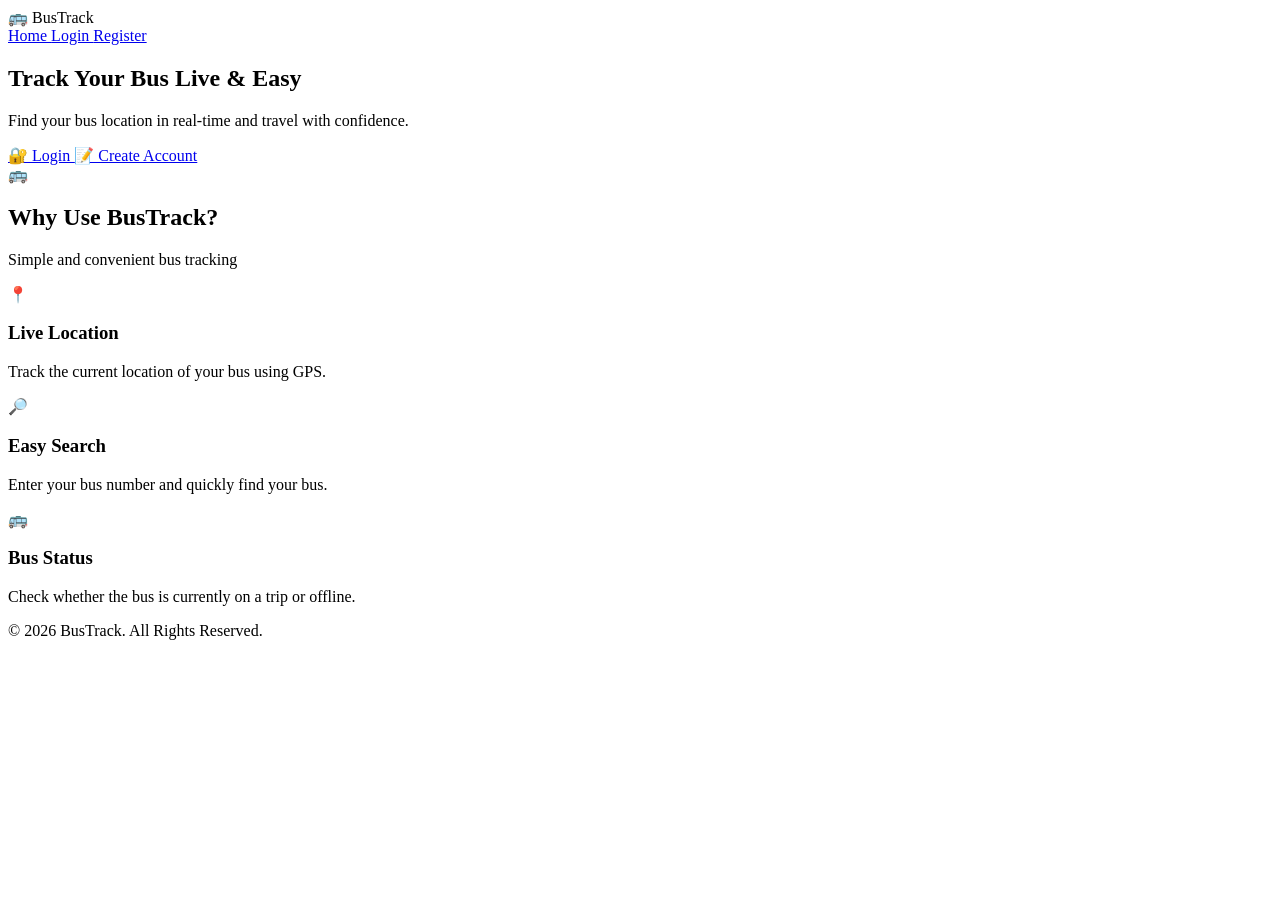
==== index.html @ eeca82ca "Add files via upload" ====
<!DOCTYPE html>
<html lang="en">

<head>

    <meta charset="UTF-8">

    <meta
        name="viewport"
        content="width=device-width, initial-scale=1.0"
    >

    <title>BusTrack - Live Bus Tracking System</title>

    <!-- Main CSS -->
    <link
        rel="stylesheet"
        href="css/style.css"
    >

</head>


<body>

    <!-- =====================================
         NAVBAR
    ====================================== -->

    <nav class="navbar">

        <div class="logo">
            🚌 BusTrack
        </div>


        <div class="nav-links">

            <a href="index.html">
                Home
            </a>

            <a href="login.html">
                Login
            </a>

            <a href="register.html">
                Register
            </a>

        </div>

    </nav>


    <!-- =====================================
         HERO SECTION
    ====================================== -->

    <section class="hero">

        <div class="hero-content">

            <h1>
                Track Your Bus
                <span>Live & Easy</span>
            </h1>


            <p>
                Find your bus location in real-time
                and travel with confidence.
            </p>


            <div class="hero-buttons">

                <a
                    href="login.html"
                    class="hero-btn primary-btn"
                >
                    🔐 Login
                </a>


                <a
                    href="register.html"
                    class="hero-btn secondary-btn"
                >
                    📝 Create Account
                </a>

            </div>

        </div>


        <div class="hero-icon">
            🚌
        </div>

    </section>


    <!-- =====================================
         FEATURES SECTION
    ====================================== -->

    <section class="features">

        <h2>
            Why Use BusTrack?
        </h2>


        <p class="features-subtitle">
            Simple and convenient bus tracking
        </p>


        <div class="feature-container">


            <!-- FEATURE 1 -->

            <div class="feature-card">

                <div class="feature-icon">
                    📍
                </div>

                <h3>
                    Live Location
                </h3>

                <p>
                    Track the current location of
                    your bus using GPS.
                </p>

            </div>


            <!-- FEATURE 2 -->

            <div class="feature-card">

                <div class="feature-icon">
                    🔎
                </div>

                <h3>
                    Easy Search
                </h3>

                <p>
                    Enter your bus number and
                    quickly find your bus.
                </p>

            </div>


            <!-- FEATURE 3 -->

            <div class="feature-card">

                <div class="feature-icon">
                    🚌
                </div>

                <h3>
                    Bus Status
                </h3>

                <p>
                    Check whether the bus is
                    currently on a trip or offline.
                </p>

            </div>


        </div>

    </section>


    <!-- =====================================
         FOOTER
    ====================================== -->

    <footer class="footer">

        <p>
            © 2026 BusTrack.
            All Rights Reserved.
        </p>

    </footer>


</body>

</html>
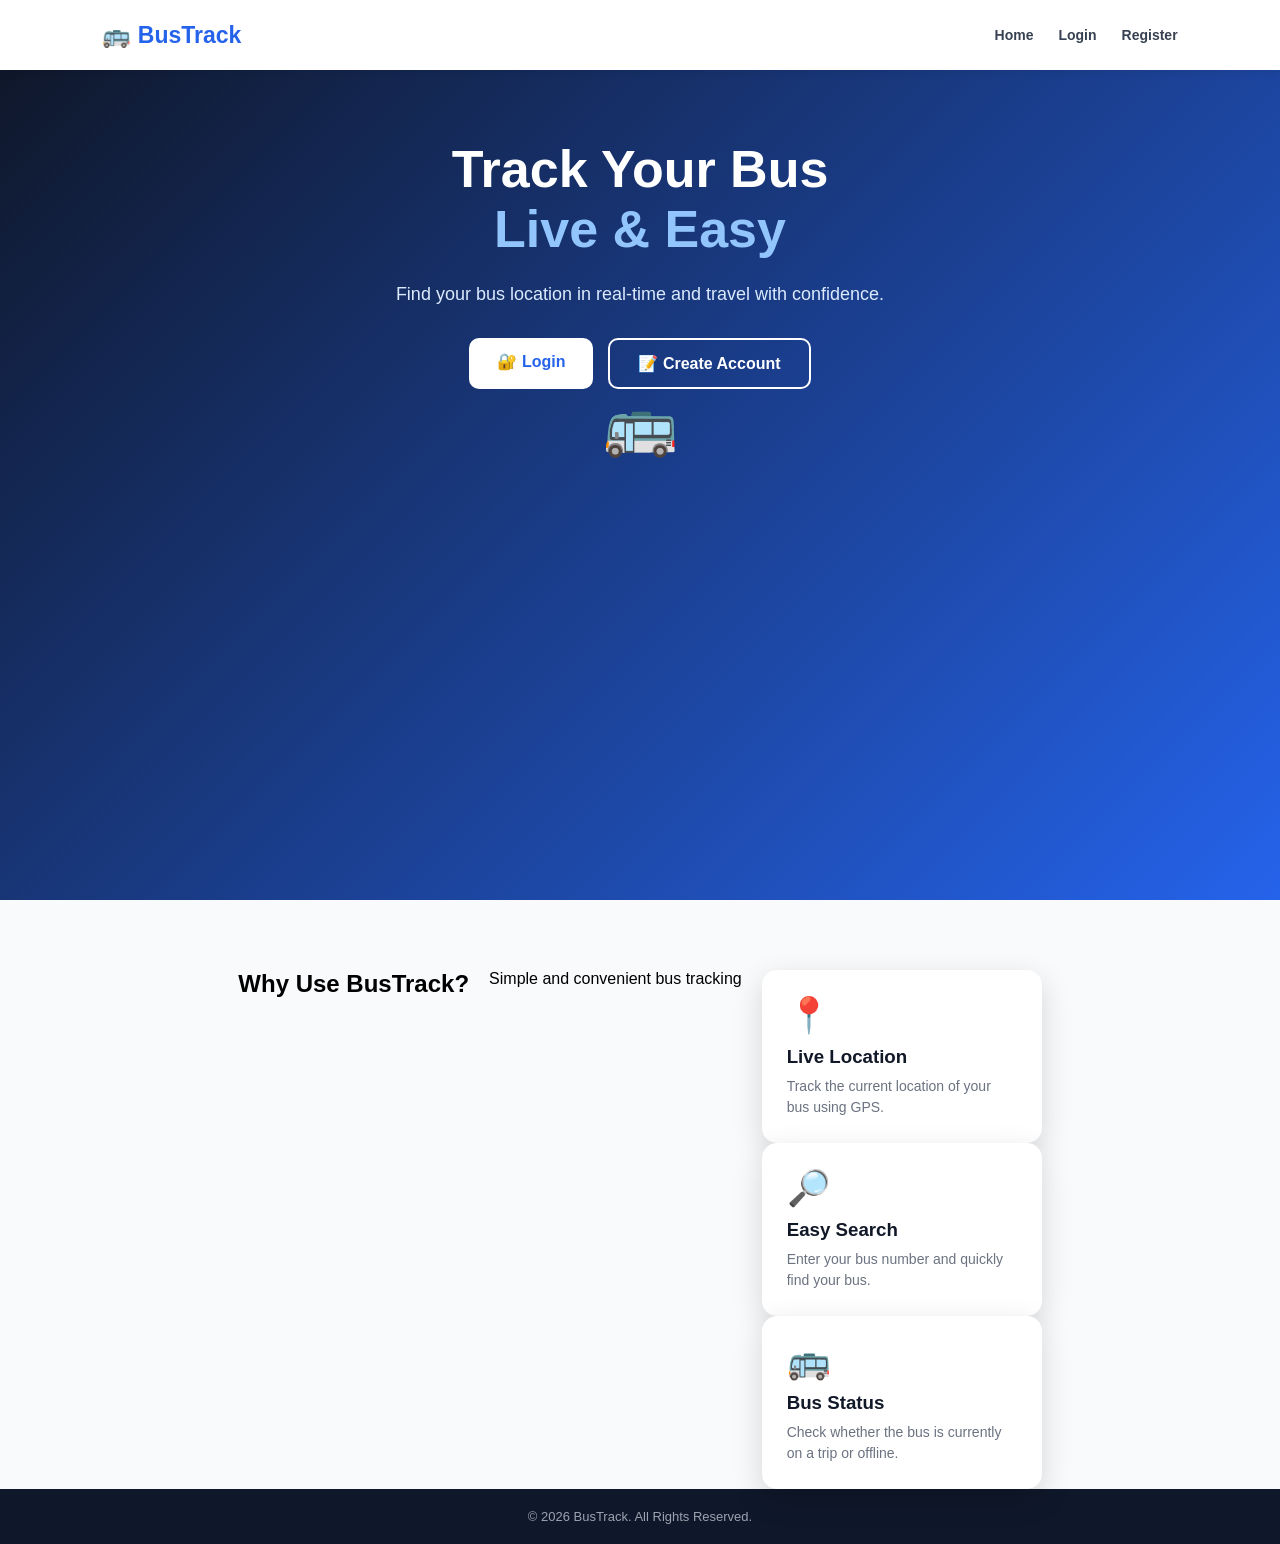
==== commit 2efcf8ac: "Fix HTML entities and update stylesheet link" ====
--- a/index.html
+++ b/index.html
@@ -15,7 +15,7 @@
     <!-- Main CSS -->
     <link
         rel="stylesheet"
-        href="css/style.css"
+        href="style.css"
     >
 
 </head>
@@ -202,4 +202,4 @@
 
 </body>
 
-</html>+</html>
--- a/style.css
+++ b/style.css
@@ -0,0 +1,873 @@
+/* =========================================
+   GLOBAL RESET
+========================================= */
+
+* {
+    margin: 0;
+    padding: 0;
+    box-sizing: border-box;
+}
+
+html {
+    scroll-behavior: smooth;
+}
+
+body {
+    font-family: Arial, Helvetica, sans-serif;
+    min-height: 100vh;
+    background: #f8fafc;
+}
+
+a {
+    text-decoration: none;
+}
+
+button,
+input,
+select {
+    font-family: inherit;
+}
+
+
+/* =========================================
+   HOME PAGE - NAVBAR
+========================================= */
+
+.navbar {
+    height: 70px;
+    width: 100%;
+
+    background: #ffffff;
+
+    display: flex;
+    justify-content: space-between;
+    align-items: center;
+
+    padding: 0 8%;
+
+    box-shadow: 0 2px 10px rgba(0, 0, 0, 0.08);
+
+    position: relative;
+    z-index: 10;
+}
+
+.logo {
+    font-size: 23px;
+    font-weight: bold;
+    color: #2563eb;
+}
+
+.nav-links {
+    display: flex;
+    align-items: center;
+    gap: 25px;
+}
+
+.nav-links a {
+    color: #374151;
+    font-size: 14px;
+    font-weight: 600;
+
+    transition: 0.3s ease;
+}
+
+.nav-links a:hover {
+    color: #2563eb;
+}
+
+.nav-register {
+    background: #2563eb;
+    color: #ffffff !important;
+
+    padding: 10px 18px;
+    border-radius: 8px;
+
+    transition: 0.3s ease;
+}
+
+.nav-register:hover {
+    background: #1d4ed8;
+    transform: translateY(-1px);
+}
+
+
+/* =========================================
+   HOME PAGE - HERO
+========================================= */
+
+.hero {
+    min-height: calc(100vh - 70px);
+
+    padding: 70px 20px;
+
+    text-align: center;
+
+    background: linear-gradient(
+        135deg,
+        #0f172a,
+        #2563eb
+    );
+
+    color: #ffffff;
+}
+
+.hero-content {
+    max-width: 750px;
+    margin: 0 auto;
+
+    color: #ffffff;
+}
+
+.hero-icon {
+    font-size: 60px;
+    margin-bottom: 15px;
+}
+
+.hero h1 {
+    font-size: 52px;
+    line-height: 1.15;
+
+    color: #ffffff;
+
+    margin-bottom: 20px;
+}
+
+.hero h1 span {
+    display: block;
+    color: #93c5fd;
+}
+
+.hero p {
+    max-width: 600px;
+
+    margin: 0 auto;
+
+    color: #dbeafe;
+
+    font-size: 18px;
+    line-height: 1.6;
+}
+
+
+/* =========================================
+   HOME PAGE - BUTTONS
+========================================= */
+
+.hero-buttons {
+    display: flex;
+    justify-content: center;
+    gap: 15px;
+
+    margin-top: 30px;
+}
+
+.primary-btn,
+.secondary-btn {
+    display: inline-block;
+
+    padding: 14px 28px;
+
+    border-radius: 10px;
+
+    font-weight: bold;
+
+    transition: 0.3s ease;
+}
+
+.primary-btn {
+    background: #ffffff;
+    color: #2563eb;
+}
+
+.primary-btn:hover {
+    background: #eff6ff;
+    transform: translateY(-2px);
+}
+
+.secondary-btn {
+    border: 2px solid #ffffff;
+    color: #ffffff;
+}
+
+.secondary-btn:hover {
+    background: #ffffff;
+    color: #2563eb;
+    transform: translateY(-2px);
+}
+
+
+/* =========================================
+   HOME PAGE - FEATURES
+========================================= */
+
+.features {
+    display: flex;
+    justify-content: center;
+    gap: 20px;
+
+    max-width: 1000px;
+
+    margin: 70px auto 0;
+}
+
+.feature-card {
+    width: 280px;
+
+    background: #ffffff;
+
+    padding: 25px;
+
+    border-radius: 15px;
+
+    box-shadow:
+        0 10px 30px rgba(0, 0, 0, 0.15);
+
+    transition: 0.3s ease;
+}
+
+.feature-card:hover {
+    transform: translateY(-5px);
+
+    box-shadow:
+        0 15px 35px rgba(0, 0, 0, 0.20);
+}
+
+.feature-icon {
+    font-size: 35px;
+    margin-bottom: 10px;
+}
+
+.feature-card h3 {
+    color: #111827;
+    margin-bottom: 8px;
+}
+
+.feature-card p {
+    color: #6b7280;
+    font-size: 14px;
+    line-height: 1.5;
+}
+
+
+/* =========================================
+   FOOTER
+========================================= */
+
+footer {
+    background: #0f172a;
+
+    color: #9ca3af;
+
+    text-align: center;
+
+    padding: 20px;
+
+    font-size: 13px;
+}
+
+
+/* =========================================
+   REGISTER PAGE
+========================================= */
+
+.register-container {
+    min-height: 100vh;
+
+    display: flex;
+    justify-content: center;
+    align-items: center;
+
+    padding: 30px 15px;
+
+    background: linear-gradient(
+        135deg,
+        #0f172a,
+        #2563eb
+    );
+}
+
+.register-box {
+    width: 100%;
+    max-width: 450px;
+
+    background: #ffffff;
+
+    padding: 40px;
+
+    border-radius: 20px;
+
+    box-shadow:
+        0 20px 50px rgba(0, 0, 0, 0.3);
+}
+
+
+/* REGISTER ICON */
+
+.bus-icon {
+    width: 75px;
+    height: 75px;
+
+    margin: 0 auto 20px;
+
+    border-radius: 50%;
+
+    background: #2563eb;
+
+    display: flex;
+    justify-content: center;
+    align-items: center;
+
+    font-size: 38px;
+
+    box-shadow:
+        0 8px 20px rgba(37, 99, 235, 0.35);
+}
+
+
+/* REGISTER TITLE */
+
+.register-box h1 {
+    text-align: center;
+
+    font-size: 30px;
+
+    color: #111827;
+
+    margin-bottom: 8px;
+}
+
+.register-box .subtitle {
+    text-align: center;
+
+    color: #6b7280;
+
+    font-size: 14px;
+
+    margin-bottom: 25px;
+}
+
+
+/* REGISTER FORM */
+
+#registerForm {
+    display: flex;
+    flex-direction: column;
+}
+
+
+/* LABEL */
+
+#registerForm label {
+    display: block;
+
+    margin-top: 15px;
+    margin-bottom: 7px;
+
+    color: #374151;
+
+    font-size: 14px;
+
+    font-weight: bold;
+}
+
+
+/* INPUT + SELECT */
+
+#registerForm input,
+#registerForm select {
+    width: 100%;
+
+    height: 48px;
+
+    padding: 0 14px;
+
+    border: 1px solid #d1d5db;
+
+    border-radius: 10px;
+
+    outline: none;
+
+    background: #f9fafb;
+
+    font-size: 15px;
+
+    transition: 0.3s ease;
+}
+
+#registerForm input:focus,
+#registerForm select:focus {
+    border-color: #2563eb;
+
+    background: #ffffff;
+
+    box-shadow:
+        0 0 0 3px rgba(37, 99, 235, 0.12);
+}
+
+
+/* =========================================
+   DRIVER BUS SECTION
+========================================= */
+
+#driverSection {
+    display: none;
+}
+
+#driverSection input {
+    text-transform: uppercase;
+}
+
+
+/* =========================================
+   REGISTER BUTTON
+========================================= */
+
+#registerForm button {
+    width: 100%;
+
+    height: 50px;
+
+    margin-top: 25px;
+
+    border: none;
+
+    border-radius: 10px;
+
+    background: #2563eb;
+
+    color: #ffffff;
+
+    font-size: 16px;
+
+    font-weight: bold;
+
+    cursor: pointer;
+
+    transition: 0.3s ease;
+}
+
+#registerForm button:hover {
+    background: #1d4ed8;
+
+    transform: translateY(-2px);
+
+    box-shadow:
+        0 8px 20px rgba(37, 99, 235, 0.3);
+}
+
+
+/* REGISTER → LOGIN */
+
+.login-text {
+    text-align: center;
+
+    margin-top: 22px;
+
+    color: #6b7280;
+
+    font-size: 14px;
+}
+
+.login-text a {
+    color: #2563eb;
+
+    font-weight: bold;
+}
+
+.login-text a:hover {
+    text-decoration: underline;
+}
+
+
+/* =========================================
+   LOGIN PAGE
+========================================= */
+
+.login-container {
+    min-height: 100vh;
+
+    display: flex;
+    justify-content: center;
+    align-items: center;
+
+    padding: 20px;
+
+    background: linear-gradient(
+        135deg,
+        #0f172a,
+        #2563eb
+    );
+}
+
+.login-box {
+    width: 100%;
+    max-width: 420px;
+
+    background: #ffffff;
+
+    padding: 40px;
+
+    border-radius: 20px;
+
+    box-shadow:
+        0 20px 50px rgba(0, 0, 0, 0.3);
+}
+
+
+/* LOGIN ICON */
+
+.login-icon {
+    width: 75px;
+    height: 75px;
+
+    margin: 0 auto 20px;
+
+    border-radius: 50%;
+
+    background: #2563eb;
+
+    display: flex;
+    justify-content: center;
+    align-items: center;
+
+    font-size: 38px;
+
+    box-shadow:
+        0 8px 20px rgba(37, 99, 235, 0.35);
+}
+
+
+/* LOGIN TITLE */
+
+.login-box h1 {
+    text-align: center;
+
+    font-size: 30px;
+
+    color: #111827;
+
+    margin-bottom: 8px;
+}
+
+.login-subtitle {
+    text-align: center;
+
+    color: #6b7280;
+
+    font-size: 14px;
+
+    margin-bottom: 25px;
+}
+
+
+/* LOGIN FORM */
+
+#loginForm {
+    display: flex;
+    flex-direction: column;
+}
+
+#loginForm label {
+    margin-top: 15px;
+    margin-bottom: 7px;
+
+    color: #374151;
+
+    font-size: 14px;
+
+    font-weight: bold;
+}
+
+#loginForm input {
+    width: 100%;
+
+    height: 48px;
+
+    padding: 0 14px;
+
+    border: 1px solid #d1d5db;
+
+    border-radius: 10px;
+
+    outline: none;
+
+    background: #f9fafb;
+
+    font-size: 15px;
+
+    transition: 0.3s ease;
+}
+
+#loginForm input:focus {
+    border-color: #2563eb;
+
+    background: #ffffff;
+
+    box-shadow:
+        0 0 0 3px rgba(37, 99, 235, 0.12);
+}
+
+
+/* LOGIN BUTTON */
+
+.login-btn {
+    width: 100%;
+
+    min-height: 50px;
+
+    margin-top: 25px;
+
+    border: none;
+
+    border-radius: 10px;
+
+    background: #2563eb;
+
+    color: #ffffff;
+
+    font-size: 16px;
+
+    font-weight: bold;
+
+    cursor: pointer;
+
+    transition: 0.3s ease;
+}
+
+.login-btn:hover {
+    background: #1d4ed8;
+
+    transform: translateY(-2px);
+
+    box-shadow:
+        0 8px 20px rgba(37, 99, 235, 0.25);
+}
+
+
+/* LOGIN → REGISTER */
+
+.register-text {
+    text-align: center;
+
+    margin-top: 22px;
+
+    color: #6b7280;
+
+    font-size: 14px;
+}
+
+.register-text a {
+    color: #2563eb;
+
+    font-weight: bold;
+}
+
+.register-text a:hover {
+    text-decoration: underline;
+}
+
+
+/* =========================================
+   BACK HOME
+========================================= */
+
+.back-home {
+    display: block;
+
+    text-align: center;
+
+    margin-top: 20px;
+
+    color: #6b7280;
+
+    font-size: 14px;
+
+    transition: 0.3s ease;
+}
+
+.back-home:hover {
+    color: #7099f1;
+}
+
+
+/* =========================================
+   CUSTOMER PAGE
+========================================= */
+
+#searchBus {
+    width: 100%;
+
+    height: 48px;
+
+    padding: 0 14px;
+
+    border: 1px solid #d1d5db;
+
+    border-radius: 10px;
+
+    outline: none;
+
+    background: #f9fafb;
+
+    font-size: 15px;
+
+    transition: 0.3s ease;
+}
+
+#searchBus:focus {
+    border-color: #2563eb;
+
+    background: #ffffff;
+
+    box-shadow:
+        0 0 0 3px rgba(37, 99, 235, 0.12);
+}
+
+#busResult {
+    width: 100%;
+
+    margin-top: 10px;
+
+    color: #374151;
+
+    line-height: 1.5;
+}
+
+#busResult h3 {
+    color: #111827;
+
+    margin-bottom: 8px;
+}
+
+#busResult p {
+    font-size: 14px;
+
+    margin-bottom: 5px;
+}
+
+
+/* =========================================
+   DRIVER PAGE
+========================================= */
+
+#driverBus {
+    text-align: center;
+
+    margin: 20px 0 12px;
+
+    color: #111827;
+
+    font-size: 20px;
+}
+
+#gpsStatus {
+    text-align: center;
+
+    color: #6b7280;
+
+    font-size: 14px;
+
+    margin-bottom: 10px;
+}
+
+
+/* =========================================
+   MOBILE RESPONSIVE
+========================================= */
+
+@media (max-width: 700px) {
+
+    .navbar {
+        padding: 0 20px;
+    }
+
+    .nav-links {
+        gap: 10px;
+    }
+
+    .nav-links a {
+        font-size: 12px;
+    }
+
+    .hero {
+        padding: 60px 20px;
+    }
+
+    .hero h1 {
+        font-size: 38px;
+    }
+
+    .hero p {
+        font-size: 16px;
+    }
+
+    .features {
+        flex-direction: column;
+        align-items: center;
+
+        margin-top: 50px;
+    }
+
+    .feature-card {
+        width: 100%;
+        max-width: 350px;
+    }
+
+    .hero-buttons {
+        flex-direction: column;
+
+        width: 100%;
+        max-width: 300px;
+
+        margin-left: auto;
+        margin-right: auto;
+    }
+
+    .register-box,
+    .login-box {
+        padding: 30px 22px;
+    }
+
+    .register-box h1,
+    .login-box h1 {
+        font-size: 26px;
+    }
+}
+
+
+/* =========================================
+   VERY SMALL SCREENS
+========================================= */
+
+@media (max-width: 420px) {
+
+    .navbar {
+        height: auto;
+
+        padding-top: 15px;
+        padding-bottom: 15px;
+
+        flex-direction: column;
+
+        gap: 12px;
+    }
+
+    .nav-links {
+        width: 100%;
+
+        justify-content: center;
+    }
+
+    .hero h1 {
+        font-size: 32px;
+    }
+
+    .hero-icon {
+        font-size: 50px;
+    }
+
+    .register-box,
+    .login-box {
+        padding: 25px 18px;
+    }
+}
